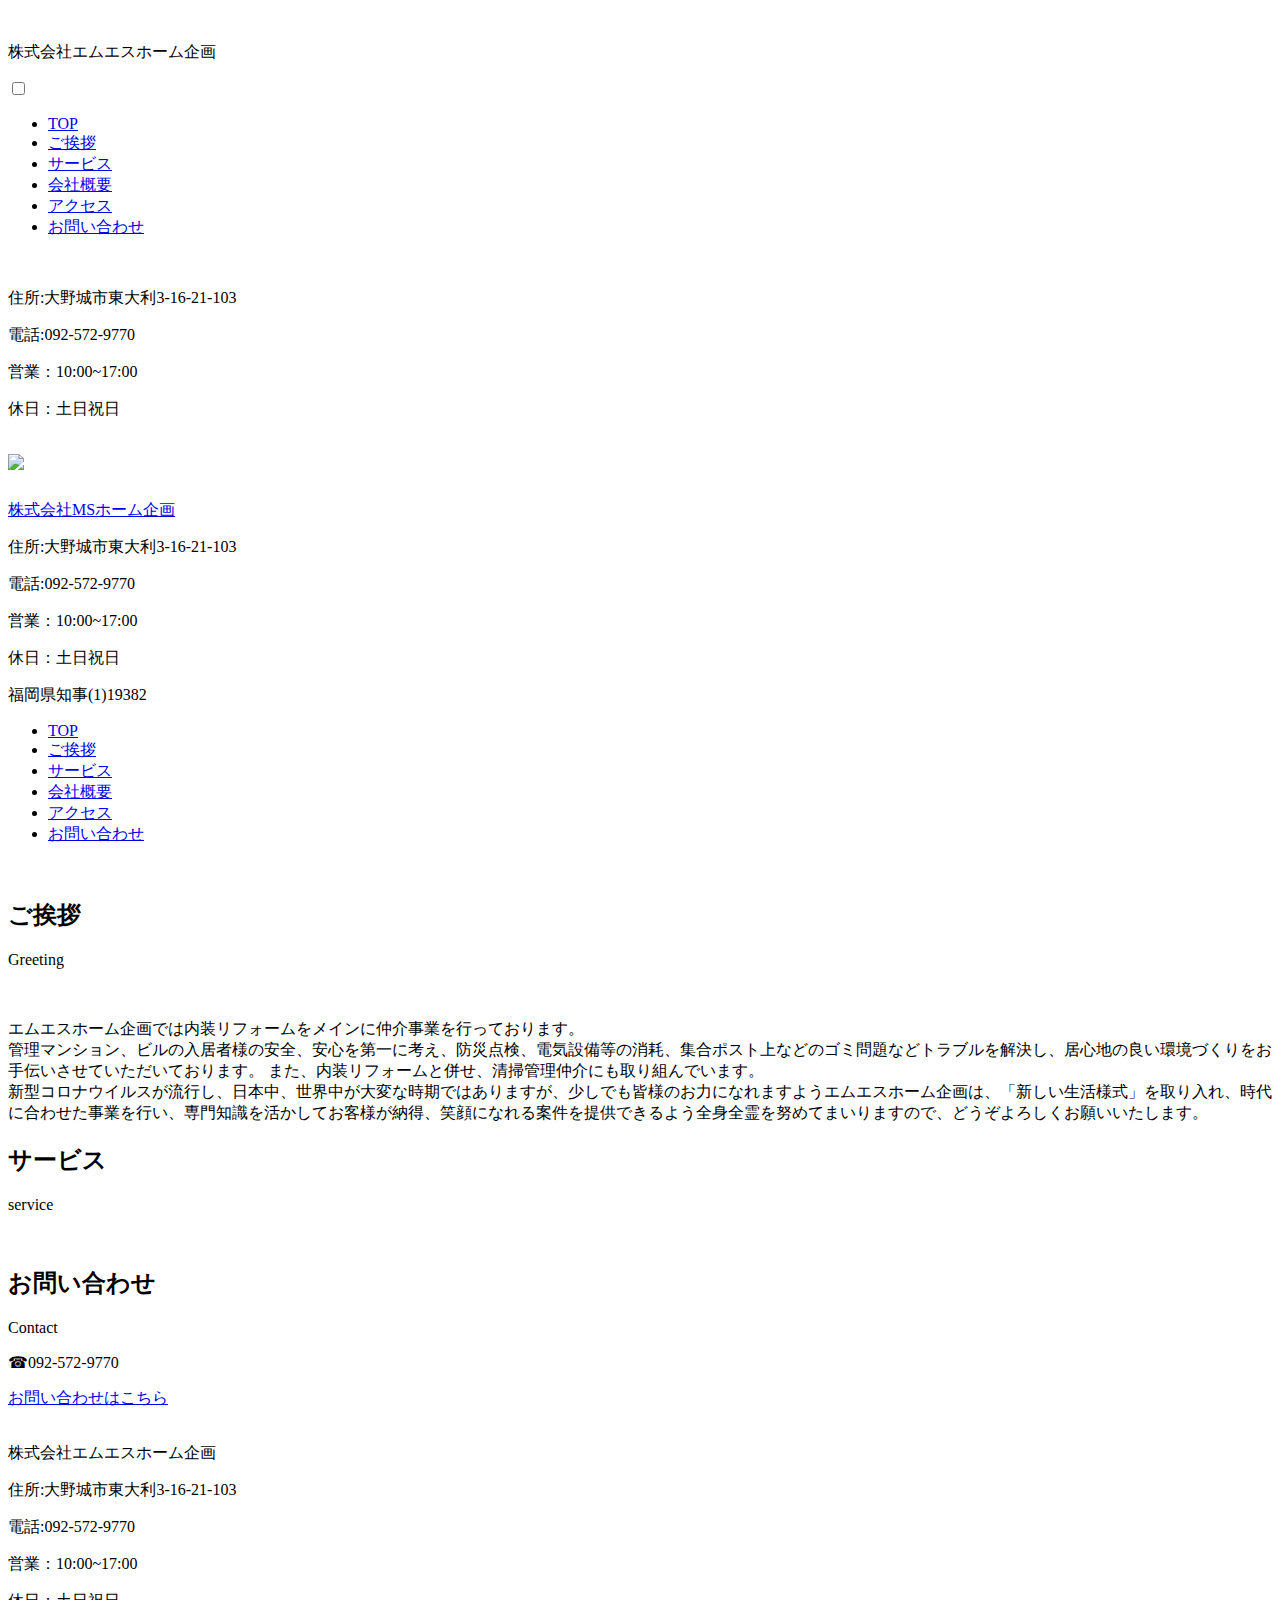
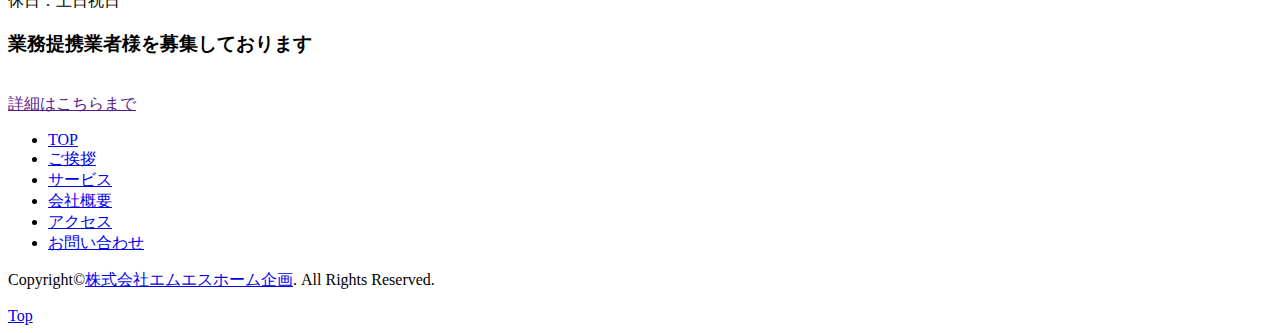
==== index.html @ 851545e3 "Create index.html" ====
<!DOCTYPE html>
<html>

<head>
  <meta charset="utf-8">
  <meta name="viewport" content="width=device-width,initial-scale=1.0,user-scalable=no">
  <meta property='og:type' content='website'>
  <meta property='og:title' content='サイトタイトル'>
  <meta property='og:url' content='URL入れる'>
  <meta property='og:description' content='サイト説明'>
  <meta property="og:image" content="ogイメージのパス入れる">
  <meta name="description" content="サイト説明" />
  <title>株式会社MSホーム企画</title>
  <link href="https://use.fontawesome.com/releases/v5.6.1/css/all.css" rel="stylesheet">
  <link href="css/reset.css" media="all" rel="stylesheet" type="text/css" />
  <link href="css/style.css" media="all" rel="stylesheet" type="text/css" />
  <link rel="shortcut icon" href="img/favicon.ico" />
</head>

<body>
  <div id="wrapper">
    <header id="header">
      <div class="inner">
        <!-- スマホ -->
        <div class="sm-flex">
          <div class="sm-logo">
            <img src="img/ms_logo.png" alt="">
            <p>株式会社エムエスホーム企画</p>
            </div>
        <div id="nav-drawer">
          <input id="nav-input" type="checkbox" class="nav-unshown">
          <label id="nav-open" for="nav-input"><span></span></label>
          <label class="nav-unshown" id="nav-close" for="nav-input"></label>
          <div id="nav-content">
            <ul class="sm-nav">
              <li><a href="index.html">TOP</a></li>
              <li><a href="#greeting">ご挨拶</a></li>
              <li><a href="item.html">サービス</a></li>
              <!-- <li><a href="#rf">内装リフォーム</a></li>
          <li><a href="#cl">清掃業務</a></li>
          <li><a href="#ex">高価売却</a></li> -->
              <li><a href="office.html">会社概要</a></li>
              <li><a href="office.html#access">アクセス</a></li>
              <li><a href="https://forms.gle/56ugNrpKyMnbfE4XA" target="_blank">お問い合わせ</a></li>
            </ul>
            <div class="sm-adress">
              <img src="img/ms_logo.png" alt="">
              <p>住所:大野城市東大利3-16-21-103</p>
                <p>電話:092-572-9770</p>
                <p>営業：10:00~17:00</p>
                <p>休日：土日祝日</p>
            </div>
          </div>
        </div>
</div>
        <!-- スマホ終了 -->
        <div class="header_flex">
          <div class="header_logo">
            <h1 class="logo"><a href="index.html"><img src="img/ms_logo.png"></a></h1>
            <a href="index.html">
              <p>株式会社MSホーム企画</p>
            </a>
          </div>
          <div class="header_right">
            <div class="header_info">
              <div>
                <p>住所:大野城市東大利3-16-21-103</p>
                <p>電話:092-572-9770</p>
              </div>
              <div>
                <p>営業：10:00~17:00</p>
                <p>休日：土日祝日</p>
              </div>
            </div>
            <div class="small">福岡県知事(1)19382</div>
          </div>
        </div>
      </div>
    </header>
    <nav class="gnav">
      <div class="inner">
        <ul>
          <li><a href="index.html">TOP</a></li>
          <li><a href="#greeting">ご挨拶</a></li>
          <li><a href="item.html">サービス</a></li>
          <!-- <li><a href="#rf">内装リフォーム</a></li>
          <li><a href="#cl">清掃業務</a></li>
          <li><a href="#ex">高価売却</a></li> -->
          <li><a href="office.html">会社概要</a></li>
          <li><a href="office.html#access">アクセス</a></li>
          <li><a href="https://forms.gle/56ugNrpKyMnbfE4XA" target="_blank">お問い合わせ</a></li>
        </ul>
      </div>
    </nav>
    <div class="mv_container">
      <div class="mv"><img src="img/ms_mv.png" alt=""></div>
    </div>
    <div id="contents">
      <section class="section" id="section01">
        <div class="inner">
          <h2 class="title" id="greeting">ご挨拶</h2>
          <p class="sb_ttl">Greeting</p>
          <div class="text gt_text">
            <img src="img/greeting.jpg" alt="">
            <p>エムエスホーム企画では内装リフォームをメインに仲介事業を行っております。
              <br>管理マンション、ビルの入居者様の安全、安心を第一に考え、防災点検、電気設備等の消耗、集合ポスト上などのゴミ問題などトラブルを解決し、居心地の良い環境づくりをお手伝いさせていただいております。
              また、内装リフォームと併せ、清掃管理仲介にも取り組んでいます。
              <br>新型コロナウイルスが流行し、日本中、世界中が大変な時期ではありますが、少しでも皆様のお力になれますようエムエスホーム企画は、「新しい生活様式」を取り入れ、時代に合わせた事業を行い、専門知識を活かしてお客様が納得、笑顔になれる案件を提供できるよう全身全霊を努めてまいりますので、どうぞよろしくお願いいたします。
            </p>
          </div>
        </div>
      </section>
      <section class="section" id="section02">
        <div class="inner">
          <h2 class="title">サービス</h2>
          <p class="sb_ttl service">service</p>
          <div class="text">
            <div class="section02_flex">
              <a href="item.html#rf"><img src="img/Renovation.jpg" alt=""></a>
              <a href="item.html#cl"><img src="img/Cleaning.jpg" alt=""></a>
              <a href="item.html#ex"><img src="img/Expensive purchase.jpg" alt=""></a>
            </div>
          </div>
        </div>
      </section>
      <section class="section" id="section03">
        <!-- <div class="inner"> -->
        <h2 class="title">お問い合わせ</h2>
        <p class="sb_ttl">Contact</p>
        <div class="text_contact">
          <div class="tel">
            <p>☎︎092-572-9770</p>
          </div>
          <div class="mail＿btn">
            <a href="https://forms.gle/dAzJdNMeC42qhQX87">お問い合わせはこちら</a>
          </div>
        </div>
        <!-- </div> -->
      </section>
    </div>
    <footer id="footer">
      <div class="inner">
        <div class="footer_info">
          <div class="footer_campany">
            <div class="campany_flex">
              <img src="img/ms_logo.png" alt="">
              <div class="adress">
                <p>株式会社エムエスホーム企画</p>
                <p>住所:大野城市東大利3-16-21-103</p>
                <p>電話:092-572-9770</p>
                <p>営業：10:00~17:00</p>
                <p>休日：土日祝日</p>
              </div>
            </div>
            <div class="footer_recruitment">
              <h3>業務提携業者様を募集しております</h3>
              <img src="img/group.jpg" alt="" class="group">
              <div class="recruitment_btn">
                <a href="">詳細はこちらまで<img src="img/ms_data.gif" alt=""></a>
              </div>
            </div>
          </div>
          <div>

          </div>
        </div>
      </div>
      <nav class="footer-link">
        <ul>
          <li><a href="index.html">TOP</a></li>
          <li><a href="index.html#greeting">ご挨拶</a></li>
          <li><a href="item.html">サービス</a></li>
          <!-- <li><a href="#rf">内装リフォーム</a></li>
            <li><a href="#cl">清掃業務</a></li>
            <li><a href="#ex">高価売却</a></li> -->
          <li><a href="office.html">会社概要</a></li>
          <li><a href="office.html#access">アクセス</a></li>
          <li><a href="#section03">お問い合わせ</a></li>
        </ul>
      </nav>
      <p class="copyright">Copyright&copy;<a href="#">株式会社エムエスホーム企画</a>. All Rights Reserved.</p>
    </footer>
    <div id="backToTop">
      <a href="#header"><span class="text">Top</a></span>
    </div>
  </div>

  <script src="https://ajax.googleapis.com/ajax/libs/jquery/1.12.4/jquery.min.js"></script>
  <script type='text/javascript' src="js/script.js"></script>
</body>

</html>
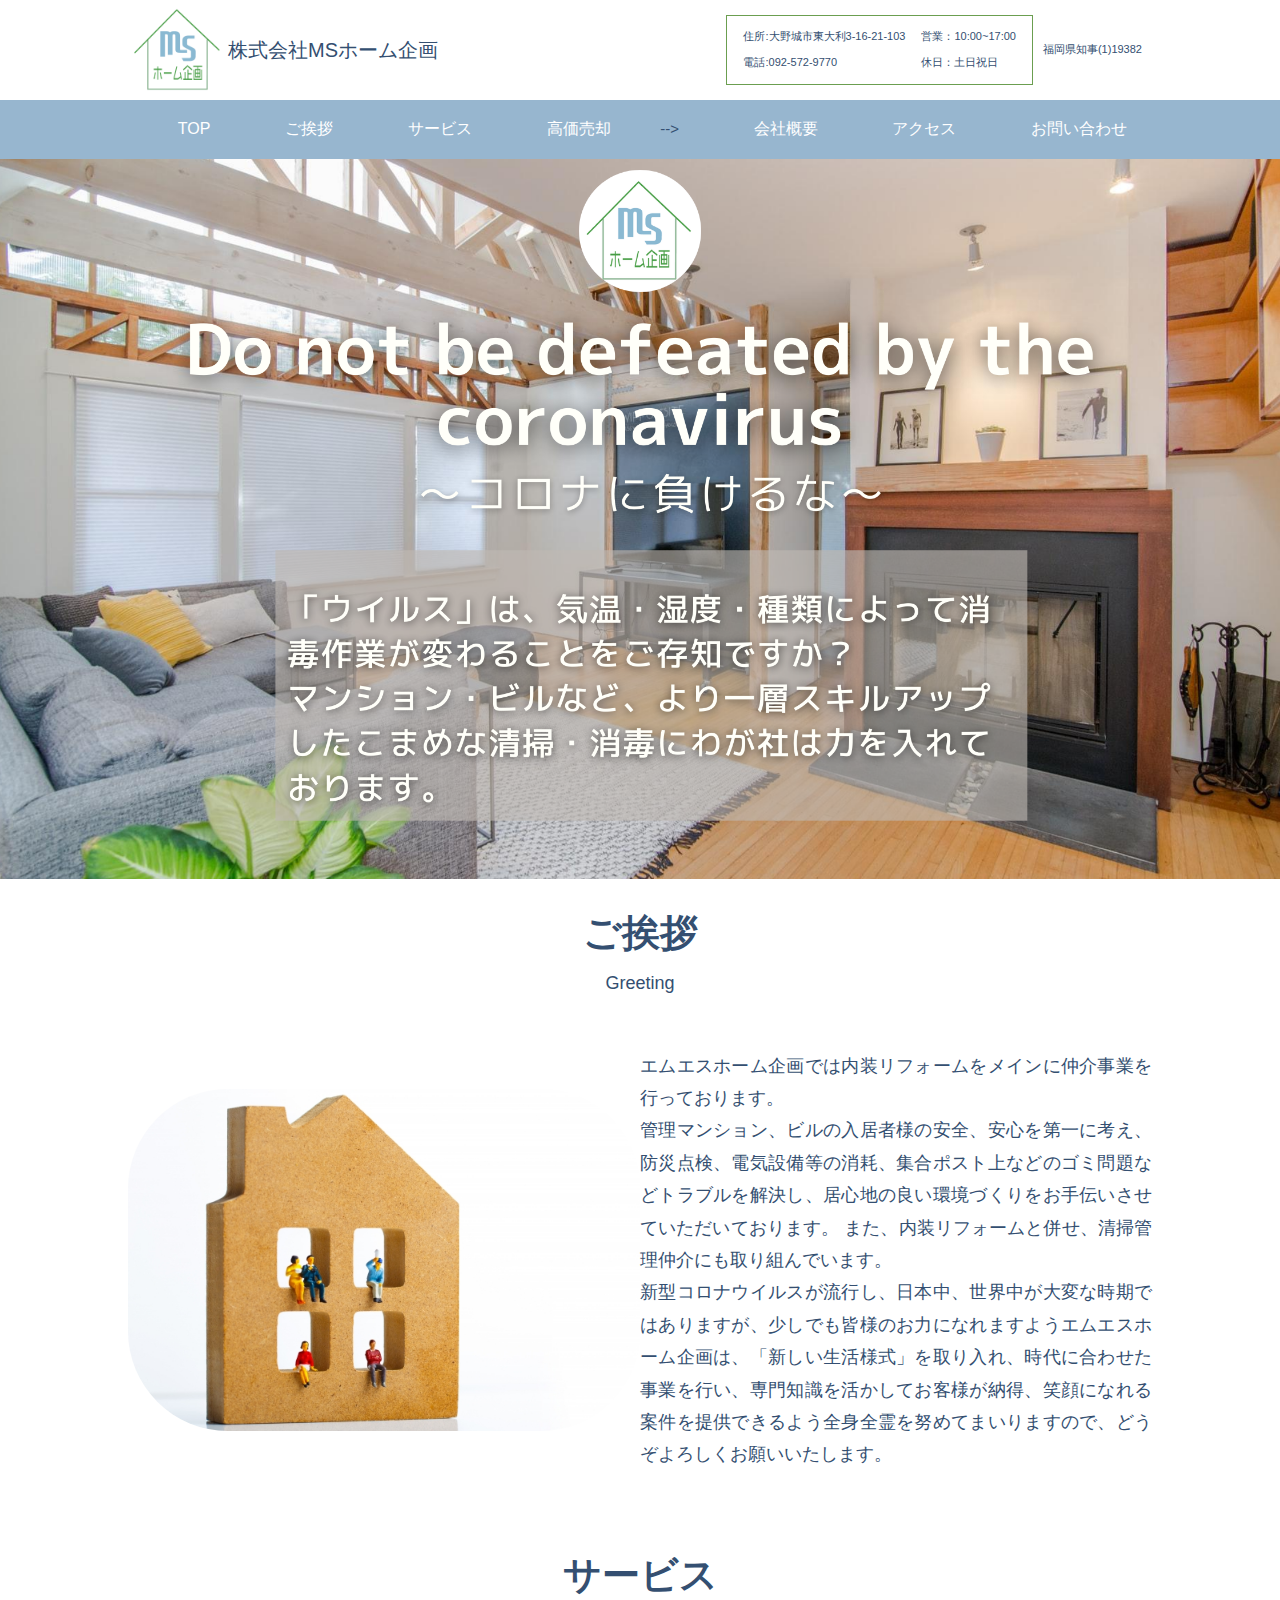
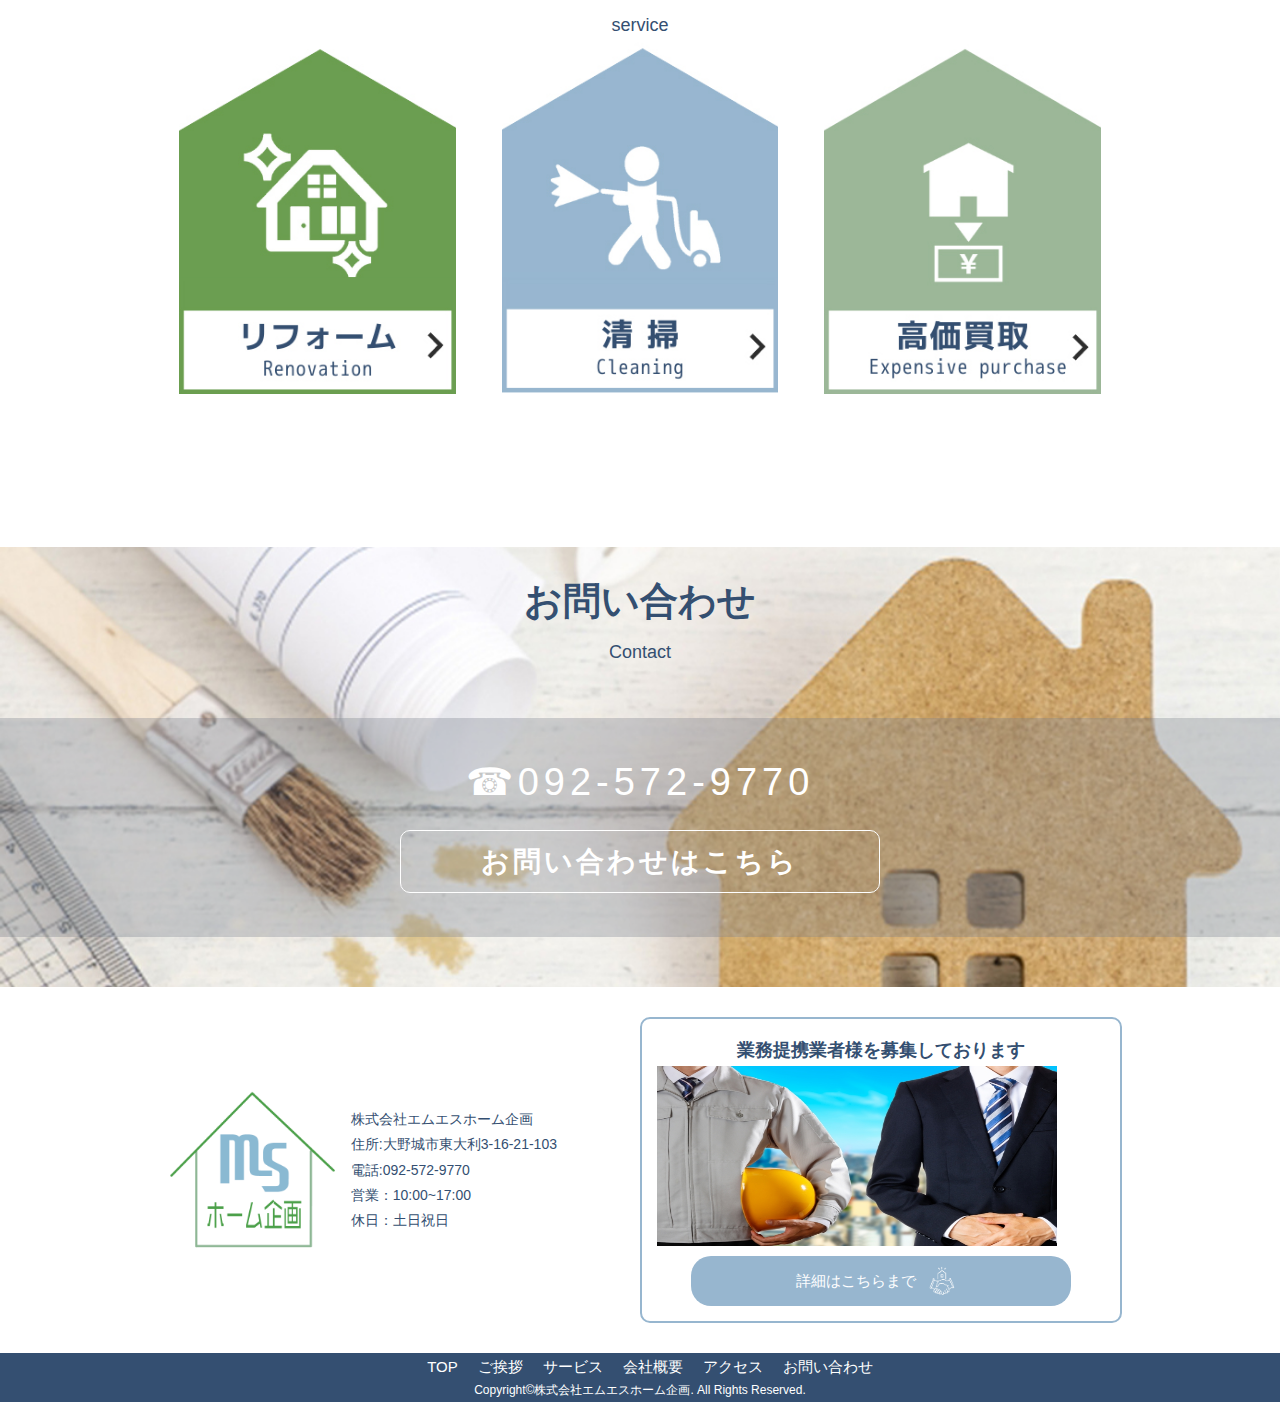
==== commit 081c7417: "Update index.html" ====
--- a/index.html
+++ b/index.html
@@ -5,11 +5,11 @@
   <meta charset="utf-8">
   <meta name="viewport" content="width=device-width,initial-scale=1.0,user-scalable=no">
   <meta property='og:type' content='website'>
-  <meta property='og:title' content='サイトタイトル'>
+  <meta property='og:title' content='株式会社エスエムホーム企画'>
   <meta property='og:url' content='URL入れる'>
-  <meta property='og:description' content='サイト説明'>
+  <meta property='og:description' content='福岡県大野城市東大利にあるリフォーム、清掃、高価買取業務を扱う不動産会社。株式会社エスエムホーム企画'>
   <meta property="og:image" content="ogイメージのパス入れる">
-  <meta name="description" content="サイト説明" />
+  <meta name="description" content="福岡県大野城市東大利にあるリフォーム、清掃、高価買取業務を扱う不動産会社。株式会社エスエムホーム企画" />
   <title>株式会社MSホーム企画</title>
   <link href="https://use.fontawesome.com/releases/v5.6.1/css/all.css" rel="stylesheet">
   <link href="css/reset.css" media="all" rel="stylesheet" type="text/css" />
@@ -36,15 +36,13 @@
               <li><a href="index.html">TOP</a></li>
               <li><a href="#greeting">ご挨拶</a></li>
               <li><a href="item.html">サービス</a></li>
-              <!-- <li><a href="#rf">内装リフォーム</a></li>
-          <li><a href="#cl">清掃業務</a></li>
-          <li><a href="#ex">高価売却</a></li> -->
               <li><a href="office.html">会社概要</a></li>
               <li><a href="office.html#access">アクセス</a></li>
               <li><a href="https://forms.gle/56ugNrpKyMnbfE4XA" target="_blank">お問い合わせ</a></li>
             </ul>
             <div class="sm-adress">
               <img src="img/ms_logo.png" alt="">
+              <p class="office-title">株式会社MSホーム企画</p>
               <p>住所:大野城市東大利3-16-21-103</p>
                 <p>電話:092-572-9770</p>
                 <p>営業：10:00~17:00</p>
@@ -83,8 +81,6 @@
           <li><a href="index.html">TOP</a></li>
           <li><a href="#greeting">ご挨拶</a></li>
           <li><a href="item.html">サービス</a></li>
-          <!-- <li><a href="#rf">内装リフォーム</a></li>
-          <li><a href="#cl">清掃業務</a></li>
           <li><a href="#ex">高価売却</a></li> -->
           <li><a href="office.html">会社概要</a></li>
           <li><a href="office.html#access">アクセス</a></li>
@@ -124,7 +120,7 @@
         </div>
       </section>
       <section class="section" id="section03">
-        <!-- <div class="inner"> -->
+       
         <h2 class="title">お問い合わせ</h2>
         <p class="sb_ttl">Contact</p>
         <div class="text_contact">
@@ -135,7 +131,6 @@
             <a href="https://forms.gle/dAzJdNMeC42qhQX87">お問い合わせはこちら</a>
           </div>
         </div>
-        <!-- </div> -->
       </section>
     </div>
     <footer id="footer">
@@ -145,7 +140,7 @@
             <div class="campany_flex">
               <img src="img/ms_logo.png" alt="">
               <div class="adress">
-                <p>株式会社エムエスホーム企画</p>
+                <p class="office-title">株式会社エムエスホーム企画</p>
                 <p>住所:大野城市東大利3-16-21-103</p>
                 <p>電話:092-572-9770</p>
                 <p>営業：10:00~17:00</p>
@@ -170,9 +165,6 @@
           <li><a href="index.html">TOP</a></li>
           <li><a href="index.html#greeting">ご挨拶</a></li>
           <li><a href="item.html">サービス</a></li>
-          <!-- <li><a href="#rf">内装リフォーム</a></li>
-            <li><a href="#cl">清掃業務</a></li>
-            <li><a href="#ex">高価売却</a></li> -->
           <li><a href="office.html">会社概要</a></li>
           <li><a href="office.html#access">アクセス</a></li>
           <li><a href="#section03">お問い合わせ</a></li>
--- a/css/style.css
+++ b/css/style.css
@@ -0,0 +1,1083 @@
+/* CSS Document */
+
+*,
+*:before,
+*:after {
+  -webkit-box-sizing: border-box;
+  -moz-box-sizing: border-box;
+  -o-box-sizing: border-box;
+  -ms-box-sizing: border-box;
+  box-sizing: border-box;
+}
+
+body {
+  font-family: 'Kosugi Maru', sans-serif;
+  font-family: 'M PLUS 1p', sans-serif;
+  font-family: 'M PLUS Rounded 1c', sans-serif;
+  font-family: 'Sawarabi Gothic', sans-serif;
+  color: #344f71;
+  font-size: 15px;
+  line-height: 1.8;
+  word-break: break-all;
+}
+
+a {
+  text-decoration: none;
+  color: #344f71;
+}
+
+a:hover {
+  opacity: 0.7;
+}
+
+a:hover img {
+  text-decoration: none;
+  opacity: 0.8;
+  -webkit-transition: all .3s;
+  -moz-transition: all .3s;
+  -ms-transition: all .3s;
+  -o-transition: all .3s;
+  transition: all .3s;
+}
+
+img,
+video,
+object {
+  max-width: 100%;
+  height: auto;
+  border: none;
+  vertical-align: bottom;
+  display: block;
+}
+
+#backToTop {
+  position: fixed;
+  z-index: 9999;
+  bottom: 25px;
+  right: 25px;
+}
+
+#backToTop a {
+  display: block;
+  text-decoration: none;
+  color: #fff;
+  padding: 15px;
+  font-weight: bold;
+  border-radius: 3px;
+  background-color: #344f71;
+}
+
+/*--------------------------------
+　全体
+---------------------------------*/
+
+.inner {
+  max-width: 1024px;
+  width: 90%;
+  margin: 0 auto;
+}
+
+/*--------------------------------
+　header
+---------------------------------*/
+.header_logo {
+  display: flex;
+  align-items: center;
+  width: 40%;
+  margin: auto;
+}
+
+#header img {
+  width: 100px;
+  height: auto;
+}
+
+.header_logo p {
+  font-size: 20px;
+}
+
+.header_flex {
+  display: flex;
+  justify-content: space-between;
+  align-items: center;
+}
+
+.header_right {
+  display: flex;
+  align-items: center;
+  justify-content: flex-end;
+  width: 60%;
+  margin: auto;
+}
+
+.header_info {
+  border: 1px solid #6b9e50;
+  padding: 8px;
+  display: flex;
+  justify-content: space-around;
+  font-size: 11px;
+}
+
+.header_info p {
+  padding: 3px 8px;
+}
+
+.small {
+  font-size: 11px;
+  /* text-align: center; */
+  padding: 0 10px;
+}
+.sp { display:none; }
+/*--------------------------------
+　globalnavi
+---------------------------------*/
+.gnav {
+  /* background-color: #344f71; */
+  background-color: #97b6cf;
+  padding: 15px;
+  max-width: 100%;
+  width: 100%;
+}
+
+.gnav ul {
+  display: flex;
+  justify-content: space-around;
+}
+
+.gnav a {
+  color: #fff;
+  padding-left: 25px;
+  font-size: 16px;
+  text-align: center;
+}
+
+.gnav a:hover {
+  color: #344f71;
+  transition: 0.5s;
+}
+
+
+.gnav p {
+  font-size: 14px;
+  text-align: center;
+}
+
+/*--------------------------------
+　mv
+---------------------------------*/
+.mv_container {
+  position: relative;
+}
+
+.mv {
+  position: relative;
+}
+
+.mv img {
+  width: 100%;
+  height: auto;
+}
+
+.mv_logo img {
+  width: 200px;
+  height: auto;
+}
+
+.mv_logo {
+  position: absolute;
+  top: 10%;
+  right: 40%;
+}
+
+.mv_text {
+  width: 900px;
+  position: absolute;
+  top: 50%;
+  right: 10%;
+  background-color: rgba(170, 170, 170, 0.564);
+  color: #fff;
+}
+
+.mv_text h2 {
+  text-align: center;
+  font-size: 30px;
+}
+
+.mv_text p {
+  font-size: 18px;
+}
+
+/*--------------------------------
+　section
+---------------------------------*/
+
+.section {
+  padding: 10px 0 50px;
+}
+
+.title {
+  text-align: center;
+  font-size: 38px;
+  font-weight: bold;
+  padding-top: 10px;
+}
+
+.sb_ttl {
+  text-align: center;
+  font-size: 18px;
+  padding-bottom: 50px;
+}
+
+.service {
+  padding-bottom: 0;
+}
+
+.section02_flex {
+  display: flex;
+  justify-content: space-between;
+  padding-bottom: 100px;
+  width: 90%;
+  margin: auto;
+}
+
+.section02_flex a {
+  width: 30%;
+}
+
+.section02_flex img {
+  width: 100%;
+  height: auto;
+  margin: 0 auto;
+  object-fit: contain;
+  object-position: bottom;
+}
+
+#section03 {
+  background-image: url(../img/contact.jpg);
+  background-size: cover;
+  height: auto;
+
+}
+
+.gt_text {
+  display: flex;
+  align-items: center;
+}
+
+.gt_text p {
+  font-size: 18px;
+  line-height: 1.8em;
+  /* padding-right: 15px; */
+  width: 50%;
+  text-align: justify;
+}
+
+.gt_text img {
+  width: 50%;
+  height: auto;
+  border-radius: 100px;
+  /* object-fit: cover; */
+}
+
+.text_contact {
+  background-color: #7a818b54;
+  padding: 30px;
+  text-align: center;
+}
+
+.tel p {
+  font-size: 38px;
+  margin: 0 auto;
+  letter-spacing: 5px;
+  color: #fff;
+  text-align: center;
+}
+
+.mail＿btn {
+  margin: 20px auto;
+  text-align: center;
+  border-radius: 10px;
+}
+
+.mail＿btn a {
+  border: 1px solid #fff;
+  color: #fff;
+  padding: 15px 80px;
+  font-size: 28px;
+  font-weight: bold;
+  border-radius: 10px;
+  letter-spacing: 3px;
+}
+
+.mail＿btn :hover {
+  background-color: #6b9e50;
+  color: #fff;
+  transition: ０.３s;
+  /* border: 1px solid #6b9e50; */
+  border: none;
+}
+
+/*--------------------------------
+  Footer
+---------------------------------*/
+
+
+.footer_campany {
+  display: flex;
+  align-items: center;
+  justify-content: space-between;
+}
+
+.campany_flex {
+  display: flex;
+  align-items: center;
+  width: 50%;
+}
+
+.campany_flex img {
+  width: 40%;
+  height: auto;
+  /* margin-right: 5px; */
+}
+
+.adress {
+  font-size: 14px;
+  width: 60%;
+  margin: auto;
+}
+
+#footer .footer-link a {
+  color: #fff;
+  padding-left: 20px;
+  border-right: #344f71;
+}
+
+#footer .footer-link a:hover {
+  color: #7a818b;
+  transition: 1s;
+}
+
+.footer-link li {
+  border-right: #344f71;
+}
+
+.footer_info {
+  margin: 30px;
+}
+
+.footer-link ul {
+  display: flex;
+  justify-content: center;
+}
+
+.footer_recruitment {
+  border: 2px solid #97b6cf;
+  padding: 15px;
+  border-radius: 10px;
+  width: 50%;
+}
+
+.group {
+  width: 400px;
+  height: 180px;
+  margin-bottom: 10px;
+}
+
+.recruitment_btn {
+  width: 85%;
+  margin: 0 auto;
+}
+
+.recruitment_btn a {
+  display: block;
+  color: #fff;
+  background-color: #97b6cf;
+  text-align: center;
+  line-height: 50px;
+  border-radius: 20px;
+}
+
+.recruitment_btn a:hover {
+  background-color: #5397ce;
+  transform: 2s;
+}
+
+.recruitment_btn img {
+  width: 50px;
+  height: auto;
+  display: inline-block;
+}
+
+.footer_recruitment h3 {
+  text-align: center;
+  font-weight: bold;
+  font-size: 18px;
+}
+
+.footer_recruitment p {
+  text-align: center;
+  padding-bottom: 10px;
+}
+
+#footer .copyright {
+  background-color: #344f71;
+  font-size: 12px;
+  text-align: center;
+  color: #fff;
+}
+
+#footer .copyright a {
+  color: #fff;
+  text-align: center;
+}
+
+.footer-link {
+  background-color: #344f71;
+  color: #fff;
+}
+
+/*--------------------------------
+会社概要
+---------------------------------*/
+.office h2 {
+  background-image: url(../img/ms-ofmv.jpg);
+  background-size: cover;
+  background-position: center;
+  height: 250px;
+  padding: 100px;
+  font-size: 50px;
+  max-width: 100%;
+  width: 100%;
+  margin: 0 auto 50px;
+
+}
+
+
+.of_nav img {
+  position: absolute;
+  width: 1000px;
+  height: 300px;
+  margin: 0 auto;
+  object-fit: cover;
+  object-position: center;
+}
+
+.office_top img {
+  width: 400px;
+  height: 500px;
+  object-fit: cover;
+}
+
+
+table {
+  width: 100%;
+  border-collapse: collapse;
+}
+
+table tr {
+  border-bottom: solid 2px white;
+}
+
+table tr:last-child {
+  border-bottom: none;
+}
+
+table th {
+  position: relative;
+  text-align: left;
+  width: 30%;
+  background-color: #97b6cf;
+  color: white;
+  text-align: center;
+  padding: 10px 0;
+}
+
+table th:after {
+  display: block;
+  content: "";
+  width: 0px;
+  height: 0px;
+  position: absolute;
+  top: calc(50% - 10px);
+  right: -10px;
+  border-left: 10px solid #97b6cf;
+  border-top: 10px solid transparent;
+  border-bottom: 10px solid transparent;
+}
+
+table td {
+  text-align: left;
+  width: 70%;
+  text-align: center;
+  background-color: #eee;
+  padding: 10px 0;
+}
+
+/* 沿革 */
+.office-story h2 {
+  font-size: 28px;
+  font-weight: bold;
+  text-align: center;
+  color: #fff;
+  background-color: #6b9e50;
+  border-radius: 3px;
+  margin-top: 40px;
+}
+
+.story {
+  width: 500px;
+  margin: 0 auto;
+  padding: 30px 0;
+}
+
+.story h2 {
+  font-size: 26px;
+  font-weight: bold;
+  text-align: center;
+  color: #fff;
+  background-color: #9bb797;
+  border-radius: 15px;
+}
+
+.cp_timeline04 {
+  position: relative;
+  margin: 3em auto;
+  padding-bottom: 2em;
+}
+
+.cp_timeline04:before {
+  position: absolute;
+  top: 0px;
+  left: 45px;
+  width: 3px;
+  height: 100%;
+  content: '';
+  background: #9bb797;
+}
+
+.cp_timeline04 .timeline_item {
+  margin: 0px 0px 0px 80px;
+}
+
+.cp_timeline04 .timeline_item .time_date .time {
+  font-family: serif;
+  font-size: 6em;
+  font-weight: bold;
+  position: relative;
+  margin: 0;
+  letter-spacing: 3px;
+  color: #9bb79768;
+}
+
+.cp_timeline04 .timeline_item .time_date .time:before {
+  position: absolute;
+  top: 50%;
+  left: -42px;
+  width: 10px;
+  height: 10px;
+  content: '';
+  -webkit-transform: rotate(45deg);
+  transform: rotate(45deg);
+  border: 3px solid #9bb797;
+  background: #fff;
+}
+
+.cp_timeline04 .timeline_item .time_date .flag {
+  font-size: 1.5em;
+  font-weight: bold;
+  margin: 0;
+  margin-top: -60px;
+  color: #6b9e50;
+}
+
+.cp_timeline04 .timeline_item .desc {
+  font-size: 1em;
+  line-height: 20px;
+  margin-top: 10px;
+  padding-left: 20px;
+  border-left: 1px solid #9bb797;
+  color: #6b9e50;
+}
+
+.office_flex {
+  display: flex;
+  justify-content: space-between;
+  align-items: center;
+}
+
+@media only screen and (max-width: 767px) {
+  .cp_timeline04:before {
+    left: 15px;
+  }
+
+  .cp_timeline04 .timeline_item .time_date .time:before {
+    left: -32px;
+  }
+
+  .cp_timeline04 .timeline_item {
+    margin: 0px 0px 0px 40px;
+  }
+
+  .cp_timeline04 .timeline_item .desc {
+    padding-left: 0px;
+    border-top: 1px solid #9bb797;
+    border-left: none;
+  }
+}
+
+/* アクセス */
+#access {
+  width: 800px;
+  margin: 0 auto;
+  padding: 0 0 20px;
+}
+
+#access h2 {
+  /* font-size: 26px; */
+  font-weight: bold;
+  text-align: center;
+  padding: 30px 0;
+  text-align: center;
+}
+
+#access p {
+  text-align: center;
+  font-size: 18px;
+}
+
+/*--------------------------------
+サービス
+---------------------------------*/
+.sv_ttl {
+  background-image: url(../img/ms-svmv.jpg);
+  background-size: cover;
+  background-position: center;
+  height: 250px;
+  padding: 100px;
+  font-size: 50px;
+  max-width: 100%;
+  width: 100%;
+  margin: 0 auto 50px;
+
+}
+
+.sv-sbtitle {
+  width: 100%;
+  margin-bottom: 30px;
+}
+
+.sv-sbtitle img {
+  border-radius: 60px;
+}
+
+.service_text {
+  width: 500px;
+  padding: 30px 15px;
+}
+
+.service_text h3 {
+  font-size: 28px;
+  font-weight: bold;
+  margin-bottom: 15px;
+}
+
+.sv_content {
+  display: flex;
+  justify-content: space-between;
+}
+
+.service_img img {
+  width: 600px;
+  height: 300px;
+  object-fit: cover;
+  object-position: center;
+}
+
+.service_content {
+  padding: 50px 0;
+}
+
+.right {
+  margin-left: 500px;
+}
+
+.service_content h2 {
+  width: 500px;
+  height: 100px;
+}
+
+/* タブレット */
+@media screen and (max-width: 896px) {
+  .header_logo p {
+    font-size: 16px;
+  }
+
+  .header_right {
+    flex-wrap: wrap;
+  }
+
+  .title {
+    font-size: 28px;
+  }
+
+  .sb_ttl {
+    font-size: 14px;
+  }
+
+  /*Greeting */
+  .gt_text p {
+    font-size: 14px;
+  }
+
+  /* footer */
+  .adress p {
+    font-size: 12px;
+  }
+
+  .footer_recruitment h3 {
+    font-size: 16px;
+  }
+  /* サービスページ */
+.service_text h3{
+  font-size: 22px;
+}
+.service_text p{
+  font-size: 14px;
+}
+}
+
+@media screen and (min-width:768px) {
+
+  #nav-drawer,
+  .sm-flex {
+    display: none;
+  }
+
+}
+
+/* スマホ */
+@media screen and (max-width:767px) {
+  header {
+    padding: 20px;
+    /* position: fixed;
+    top: 0;
+    right: 0px;
+    width: 100%; */
+
+  }
+
+  .sm-flex {
+    display: flex;
+    justify-content: space-between;
+    align-items: center;
+    position: fixed;
+    top: 0;
+    right: 0px;
+    width: 100%;
+    background-color: #97b6cfbd;
+    z-index: 999;
+  }
+
+  .sm-logo {
+    display: flex;
+    align-items: center;
+    /* background-color: #fff; */
+    padding: 3px 10px;
+    border-radius: 10px;
+  }
+.sm-logo p{
+  padding-left: 10px;
+}
+  #header img {
+    width: 50px;
+    height: auto;
+    border-radius: 999px;
+  }
+
+  .sm-flex img {
+    width: 10px;
+    height: 20px;
+  }
+
+  /* 　ハンバーガー */
+  #nav-drawer {
+    position: relative;
+    display: unset;
+  }
+
+  /*チェックボックス等は非表示に*/
+  .nav-unshown {
+    display: none;
+  }
+
+  /*アイコンのスペース*/
+  #nav-open {
+    display: inline-block;
+    width: 30px;
+    height: 22px;
+    vertical-align: middle;
+  }
+
+  /*ハンバーガーアイコンをCSSだけで表現*/
+  #nav-open span,
+  #nav-open span:before,
+  #nav-open span:after {
+    position: absolute;
+    height: 3px;
+    /*線の太さ*/
+    width: 25px;
+    /*長さ*/
+    border-radius: 3px;
+    background: #344f71;
+    display: block;
+    content: '';
+    cursor: pointer;
+  }
+
+  #nav-open span:before {
+    bottom: -8px;
+  }
+
+  #nav-open span:after {
+    bottom: -16px;
+  }
+
+  /*閉じる用の薄黒カバー*/
+  #nav-close {
+    display: none;
+    /*はじめは隠しておく*/
+    position: fixed;
+    z-index: 99;
+    top: 0;
+    /*全体に広がるように*/
+    right: 0;
+    width: 100%;
+    height: 100%;
+    background: black;
+    opacity: 0;
+    transition: .3s ease-in-out;
+  }
+
+  /*中身*/
+  #nav-content {
+    overflow: auto;
+    position: fixed;
+    top: 0;
+    left: 0;
+    z-index: 9999;
+    /*最前面に*/
+    width: 90%;
+    /*右側に隙間を作る*/
+    max-width: 330px;
+    /*最大幅*/
+    height: 100%;
+    background: #fff;
+    /*背景色*/
+    transition: .3s ease-in-out;
+    /*滑らかに表示*/
+    -webkit-transform: translateX(-105%);
+    transform: translateX(-105%);
+    /*左に隠しておく*/
+  }
+
+  /*チェックが入ったらもろもろ表示*/
+  #nav-input:checked~#nav-close {
+    display: block;
+    /*カバーを表示*/
+    opacity: .5;
+  }
+
+  #nav-input:checked~#nav-content {
+    -webkit-transform: translateX(0%);
+    transform: translateX(0%);
+    /*中身を表示*/
+    box-shadow: 6px 0 25px rgba(0, 0, 0, .15);
+  }
+
+  .gnav,
+  .header_flex {
+    display: none;
+  }
+
+  .sm-nav li {
+    text-align: center;
+    border-bottom: 1px solid #344f71;
+    padding: 5px;
+  }
+
+  .sm-adress {
+    text-align: left;
+    width: 75%;
+    margin: 0 auto;
+
+  }
+  .sm-nav a:hover {
+    opacity: 0.7;
+  }
+  .sm-adress img {
+    margin: auto;
+  }
+  .sm-adress p{
+    font-size: 14px;
+  }
+  .mv {
+    margin-top: 16px;
+  }
+
+  .title {
+    font-size: 24px;
+  }
+
+  .gt_text {
+    flex-direction: column;
+  }
+
+  .gt_text img {
+    width: 90%;
+    margin: 0 auto;
+    border-radius: none;
+  }
+
+  .gt_text p {
+    width: 90%;
+    font-size: 14px;
+    margin: auto;
+    padding: 5px;
+  }
+
+  .section02_flex {
+    flex-direction: column;
+    padding-bottom: 10px;
+  }
+
+  .section02_flex a {
+    width: 90%;
+    margin: auto auto 30px;
+  }
+
+  /* コンタクト */
+  .tel p {
+    font-size: 24px;
+  }
+
+  .mail＿btn a {
+    padding: 10px 30px;
+    font-size: 20px;
+  }
+
+  /* footer */
+  .footer_info {
+    margin: 0
+  }
+
+  .footer_campany {
+    flex-direction: column-reverse;
+  }
+
+  .campany_flex {
+    width: 90%;
+    margin: 10px auto;
+  }
+
+  .footer_recruitment {
+    width: 90%;
+    margin: 10px auto;
+  }
+
+  .footer-link {
+    display: none;
+  }
+
+  .copyright {
+    font-size: 11px;
+    padding: 10px;
+  }
+
+  /* サービスページ */
+  .sv_ttl {
+    margin-top: 16px;
+    background-position: bottom;
+    height: 60px;
+    padding: 70px;
+    margin-bottom: 0;
+  }
+
+  .service_content {
+    padding: 20px 0 40px;
+  }
+
+  .service_content h2 {
+    width: 90%;
+    height: auto;
+    margin: auto;
+    padding: 0;
+  }
+
+  .sv-sbtitle {
+    width: 90%;
+  }
+
+  .sv_content {
+    flex-direction: column;
+  }
+
+  .service_text {
+    width: 90%;
+    margin: auto;
+    padding: 0;
+  }
+
+  .service_text h3 {
+    font-size: 20px;
+    text-align: center;
+    margin: 10px auto;
+  }
+
+  .service_text p {
+    font-size: 14px;
+  }
+  /* 会社概要 */
+.office h2{
+  margin-top: 16px;
+  background-position: bottom;
+  height: 60px;
+  padding: 70px;
+  margin-bottom: 0;
+  font-size: 24px;
+}
+.offce_table{
+margin-top: 10px;
+}
+.tb td{
+  font-size: 14px;
+}
+.sp { display:block; }
+.office_flex{
+  flex-direction: column;
+  width: 90%;
+  margin: auto;
+}
+.office_top img{
+  width: 90%;
+  height: auto;
+  margin: auto 10px;
+}
+#access{
+  width: 90%;
+  margin: auto;
+}
+#access p{
+  font-size: 14px;
+}
+iframe{
+  margin: 0 10px;
+}
+.story{
+  padding: 10px 0;
+  width: 90%;
+  margin: auto;
+}
+.office-story h2{
+  font-size: 24px;
+}
+}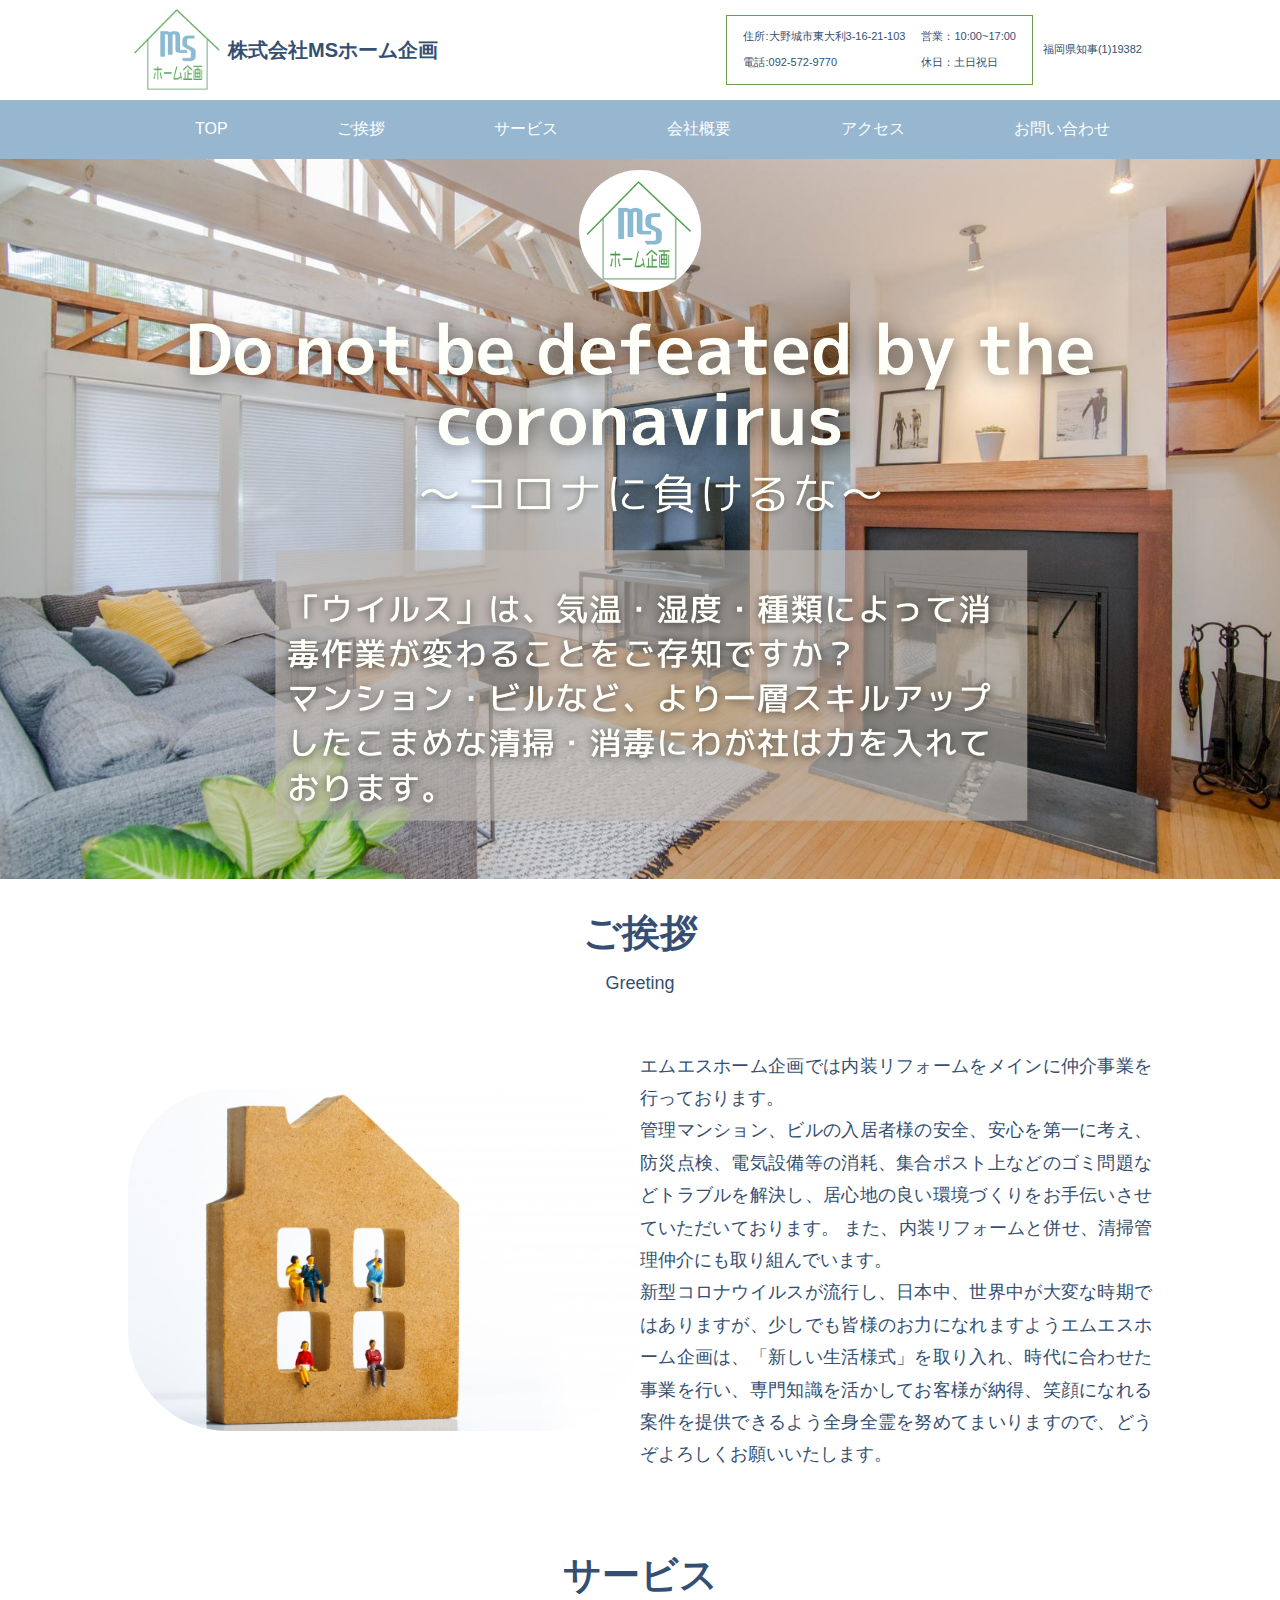
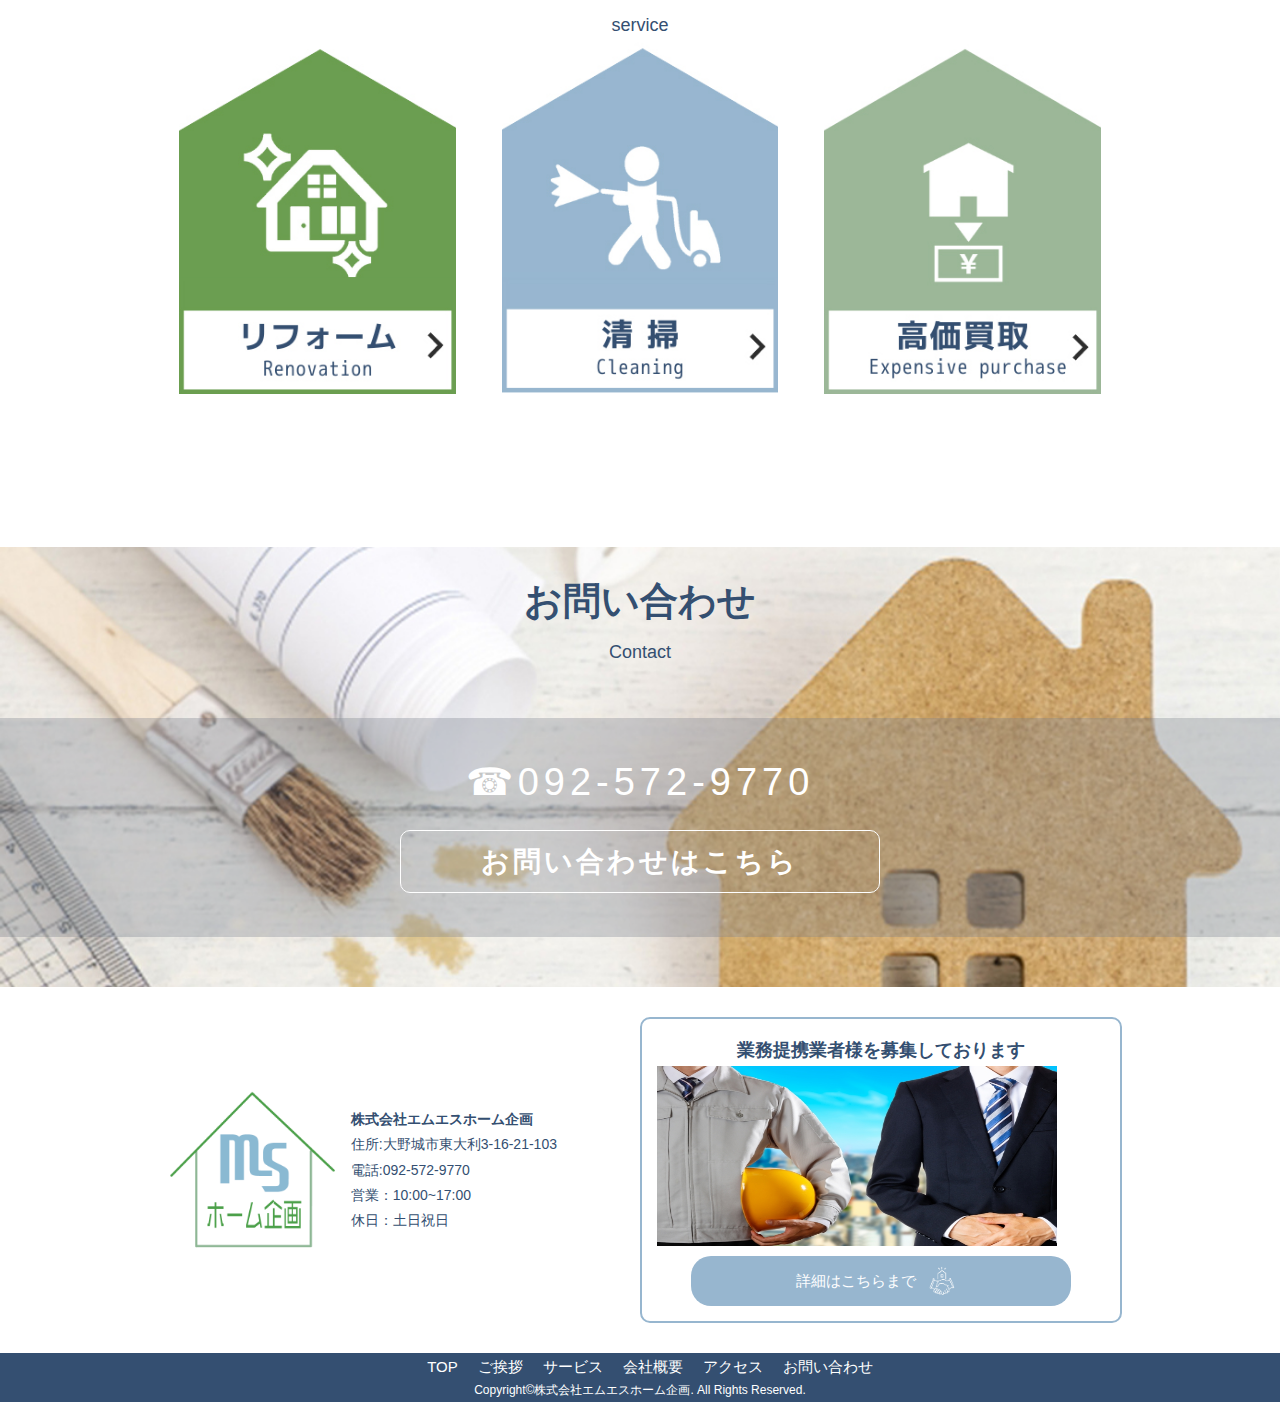
==== commit 0d439b9b: "Update index.html" ====
--- a/index.html
+++ b/index.html
@@ -81,7 +81,6 @@
           <li><a href="index.html">TOP</a></li>
           <li><a href="#greeting">ご挨拶</a></li>
           <li><a href="item.html">サービス</a></li>
-          <li><a href="#ex">高価売却</a></li> -->
           <li><a href="office.html">会社概要</a></li>
           <li><a href="office.html#access">アクセス</a></li>
           <li><a href="https://forms.gle/56ugNrpKyMnbfE4XA" target="_blank">お問い合わせ</a></li>
--- a/css/style.css
+++ b/css/style.css
@@ -94,6 +94,7 @@
 
 .header_logo p {
   font-size: 20px;
+  font-weight: bold;
 }
 
 .header_flex {
@@ -345,7 +346,9 @@
   width: 60%;
   margin: auto;
 }
-
+.office-title{
+  font-weight: bold;
+}
 #footer .footer-link a {
   color: #fff;
   padding-left: 20px;
@@ -787,6 +790,7 @@
   }
 .sm-logo p{
   padding-left: 10px;
+  font-weight: bold;
 }
   #header img {
     width: 50px;
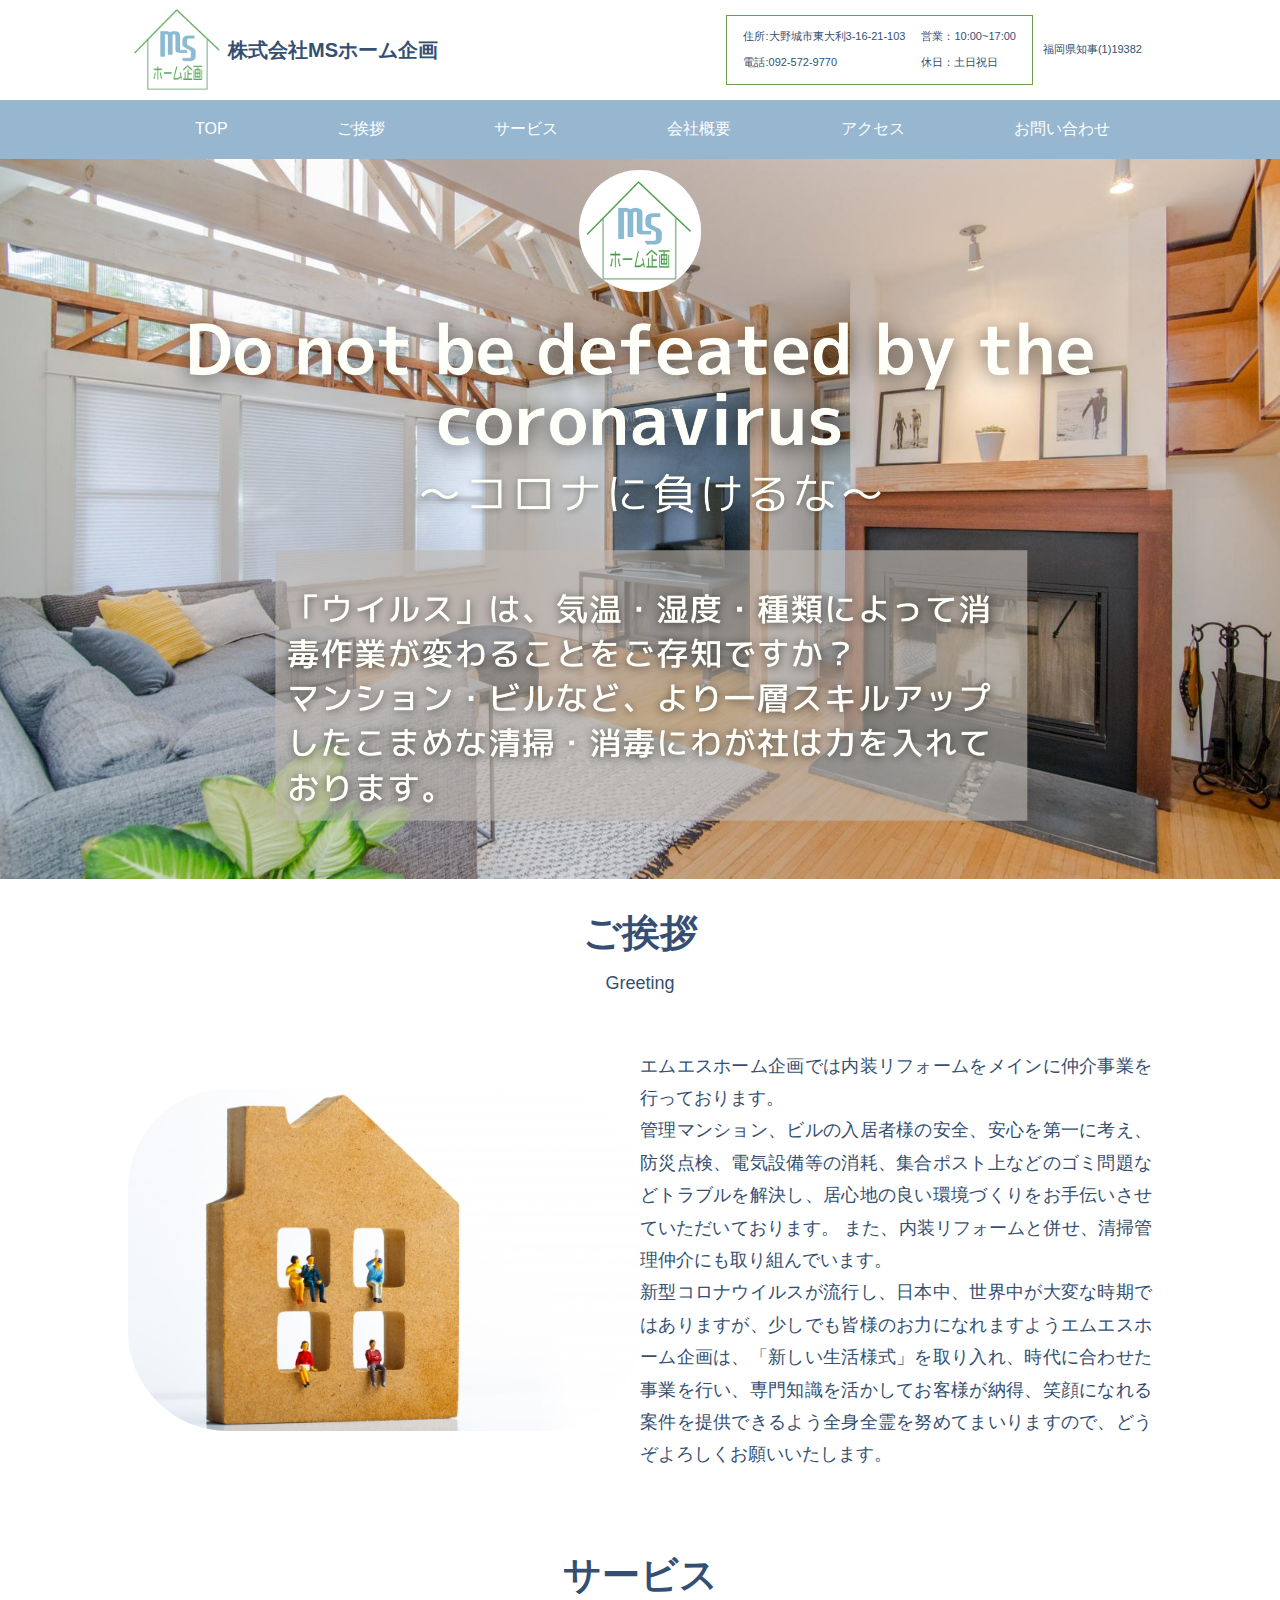
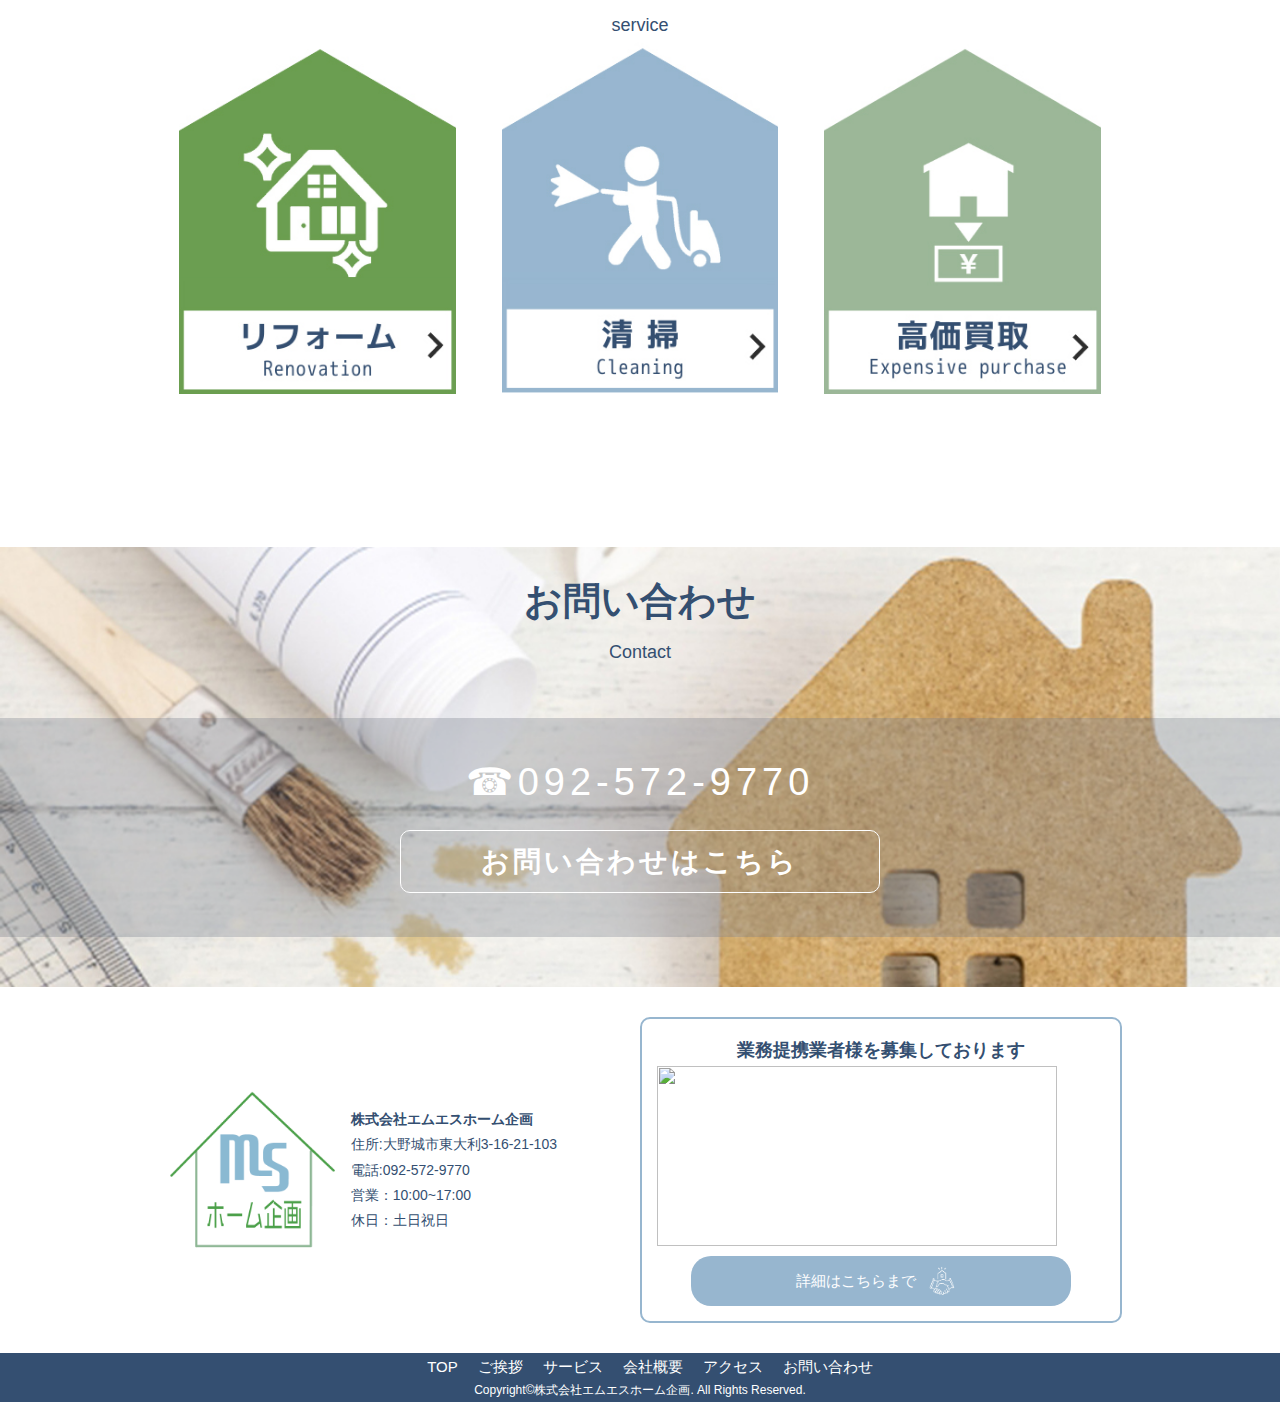
==== commit 87f2a61d: "Update index.html" ====
--- a/index.html
+++ b/index.html
@@ -24,8 +24,8 @@
         <!-- スマホ -->
         <div class="sm-flex">
           <div class="sm-logo">
-            <img src="img/ms_logo.png" alt="">
-            <p>株式会社エムエスホーム企画</p>
+            <a href="index.html"><img src="img/ms_logo.png" alt=""></a>
+            <a href="index.html">株式会社エムエスホーム企画</a>
             </div>
         <div id="nav-drawer">
           <input id="nav-input" type="checkbox" class="nav-unshown">
@@ -127,7 +127,7 @@
             <p>☎︎092-572-9770</p>
           </div>
           <div class="mail＿btn">
-            <a href="https://forms.gle/dAzJdNMeC42qhQX87">お問い合わせはこちら</a>
+            <a href="https://docs.google.com/forms/d/e/1FAIpQLSeEl2XHdzDrR-Tk9IgUw29ui6LJUDqbrmt8hyul9fF7A_Vu2g/viewform?usp=sf_link">お問い合わせはこちら</a>
           </div>
         </div>
       </section>
@@ -148,9 +148,9 @@
             </div>
             <div class="footer_recruitment">
               <h3>業務提携業者様を募集しております</h3>
-              <img src="img/group.jpg" alt="" class="group">
+              <img src="./img/ms-seisou.png" alt="" class="group">
               <div class="recruitment_btn">
-                <a href="">詳細はこちらまで<img src="img/ms_data.gif" alt=""></a>
+                <a href="recruit.html">詳細はこちらまで<img src="img/ms_data.gif" alt=""></a>
               </div>
             </div>
           </div>
